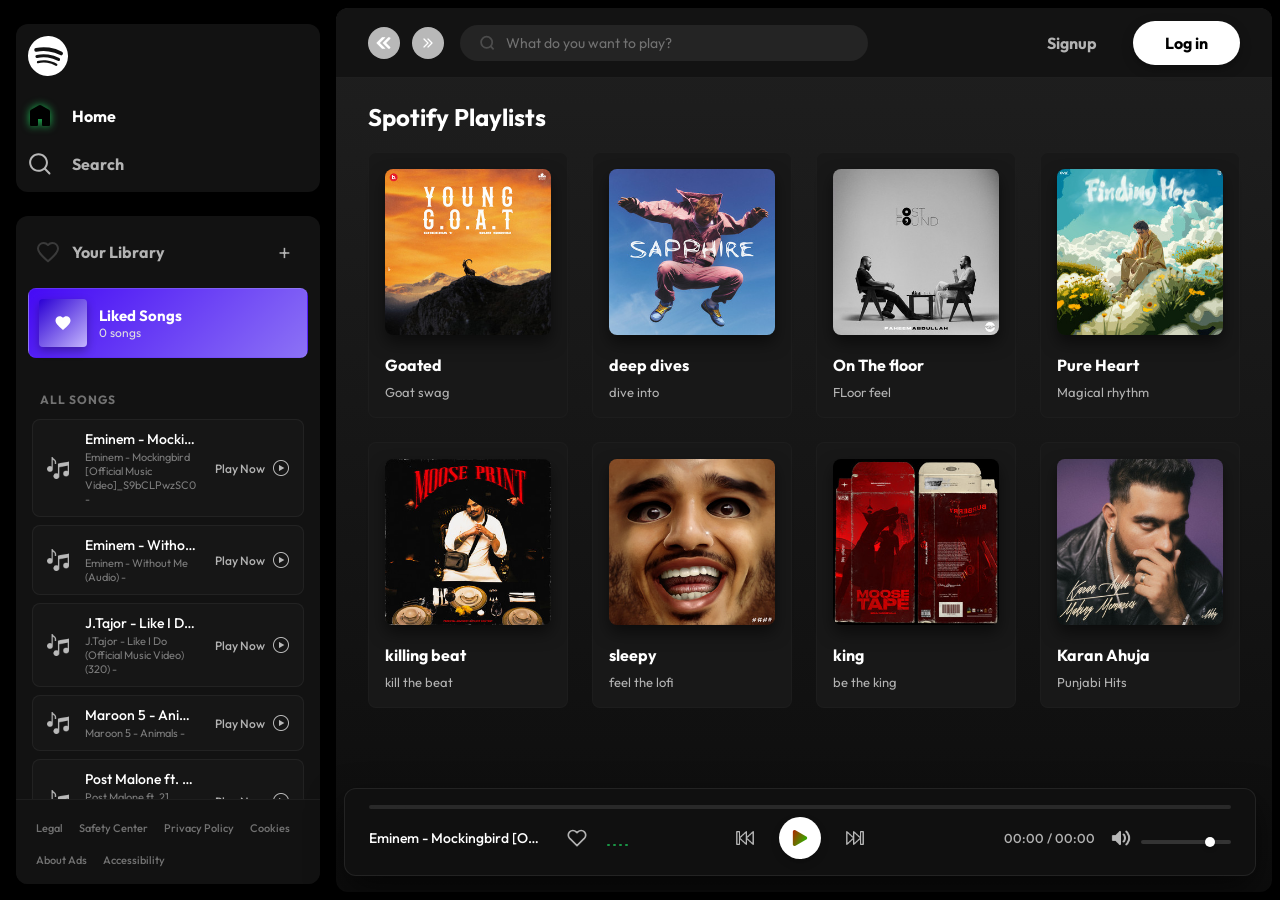
==== index.html @ 29cfc175 "Rename INDEX.HTML to index.html to resolve case-sensitivity Vercel 404" ====
<!DOCTYPE html>
<html lang="en">

<head>
    <meta charset="UTF-8">
    <meta name="viewport" content="width=device-width, initial-scale=1.0">
    <title>Spotify - Web Player: Music for everyone</title>
    <!-- Google Fonts for premium typography -->
    <link rel="preconnect" href="https://fonts.googleapis.com">
    <link rel="preconnect" href="https://fonts.gstatic.com" crossorigin>
    <link href="https://fonts.googleapis.com/css2?family=Outfit:wght@300;400;500;700&display=swap" rel="stylesheet">
    <link rel="stylesheet" href="style.css">
    <link rel="stylesheet" href="utility.css">
    <link rel="icon" type="image/x-icon" href="favicon.ico">
</head>

<body>
    <div class="container flex bg-black">

        <!-- Left Column: Sidebar -->
        <div class="left">
            <div class="close">
                <img src="cross.png" alt="Close menu">
            </div>
            
            <!-- Navigation Box -->
            <div class="home bg-grey rounded m-1 p-1">
                <div class="logo invert">
                    <img src="logo.svg" alt="Spotify Logo">
                </div>
                <ul>
                    <li id="homeNavBtn" class="active"> 
                        <img class="invert" src="home.svg" alt="home"> Home 
                    </li>
                    <li id="searchNavBtn"> 
                        <img class="invert" src="search.svg" alt="search"> Search
                    </li> 
                </ul>
            </div>

            <!-- Library & Playlists Box -->
            <div class="library bg-grey rounded m-1 p-1">
                <div class="library-header flex justify-between items-center m-1">
                    <h2 class="flex items-center gap-10">
                        <svg width="24" height="24" viewBox="0 0 24 24" fill="none" stroke="currentColor" stroke-width="2" stroke-linecap="round" stroke-linejoin="round" class="invert library-icon"><path d="M12 21.35l-1.45-1.32C5.4 15.36 2 12.28 2 8.5 2 5.42 4.42 3 7.5 3c1.74 0 3.41.81 4.5 2.09C13.09 3.81 14.76 3 16.5 3 19.58 3 22 5.42 22 8.5c0 3.78-3.4 6.86-8.55 11.54L12 21.35z"/></svg>
                        Your Library
                    </h2>
                    <button class="create-playlist-btn" id="createPlaylistBtn" title="Create Playlist">+</button>
                </div>
                
                <!-- Liked Songs Shortcut (localStorage persisted) -->
                <div class="liked-songs-shortcut" id="likedSongsShortcut">
                    <div class="liked-songs-icon flex items-center justify-center">
                        <svg width="18" height="18" viewBox="0 0 24 24" fill="currentColor"><path d="M12 21.35l-1.45-1.32C5.4 15.36 2 12.28 2 8.5 2 5.42 4.42 3 7.5 3c1.74 0 3.41.81 4.5 2.09C13.09 3.81 14.76 3 16.5 3 19.58 3 22 5.42 22 8.5c0 3.78-3.4 6.86-8.55 11.54L12 21.35z"/></svg>
                    </div>
                    <div class="liked-songs-info">
                        <div class="title">Liked Songs</div>
                        <div class="subtitle"><span id="likedSongsCount">0</span> songs</div>
                    </div>
                </div>

                <!-- Custom Playlists Sidebar Container -->
                <div class="custom-playlists-container" id="customPlaylistsContainer">
                    <!-- Custom playlists generated here -->
                </div>

                <!-- Song List within active selection -->
                <div class="songslist">
                    <div class="active-playlist-title" id="activePlaylistTitle">All Songs</div>
                    <ul>
                        <!-- Loaded dynamically via script.js -->
                    </ul>
                </div>

                <!-- Footer navigation links -->
                <div class="footer">
                    <div><a href="https://www.spotify.com/in-en/legal/"><span>Legal</span></a></div>
                    <div><a href="https://www.spotify.com/in-en/safetyandprivacy/"><span>Safety Center</span></a></div>
                    <div><a href="https://www.spotify.com/in-en/legal/privacy-policy/"><span>Privacy Policy</span></a></div>
                    <div><a href="https://www.spotify.com/in-en/legal/cookies-policy/"><span>Cookies</span></a></div>
                    <div><a href="https://www.spotify.com/in-en/legal/privacy-policy/#s3"><span>About Ads</span></a></div>
                    <div><a href="https://www.spotify.com/in-en/accessibility/"><span>Accessibility</span></a></div>
                </div>

            </div>
        </div>

        <!-- Right Column: Main Content -->
        <div class="right bg-grey rounded">

            <!-- Navigation and Auth Header -->
            <div class="header">
                <div class="nav flex items-center">
                    <div class="hamburgercont flex items-center">
                        <img class="invert hamburgur" src="hamburger.png" alt="Menu">
                        <img class="invert arrow-btn" src="arrow.png" alt="Back">
                        <img class="invert arrow-btn" src="right.png" alt="Forward">
                    </div>
                    
                    <!-- Premium Search Bar -->
                    <div class="search-bar-container" id="searchBarContainer">
                        <svg class="search-icon invert" width="18" height="18" viewBox="0 0 24 24" fill="none" stroke="currentColor" stroke-width="2.5"><circle cx="11" cy="11" r="8"></circle><line x1="21" y1="21" x2="16.65" y2="16.65"></line></svg>
                        <input type="text" id="searchInput" placeholder="What do you want to play?" autocomplete="off">
                    </div>
                </div>

                <!-- Signup / Login and User profile -->
                <div class="buttons flex items-center">
                    <button class="signupbtn" id="signupBtn">Signup</button>
                    <button class="loginbtn" id="loginBtn">Log in</button>
                    
                    <!-- Dynamic User Account Profile Widget -->
                    <div class="profile-dropdown" id="profileDropdown" style="display: none;">
                        <button class="profile-btn" id="profileBtn">
                            <span class="avatar" id="userAvatar">U</span>
                            <span class="username" id="userName">User</span>
                            <span class="arrow-down">&#9662;</span>
                        </button>
                        <div class="dropdown-menu" id="dropdownMenu">
                            <a href="#" class="disabled-link">Profile</a>
                            <a href="#" class="disabled-link">Account Settings</a>
                            <div class="dropdown-divider"></div>
                            <a href="#" id="logoutBtn">Log out</a>
                        </div>
                    </div>
                </div>
            </div>

            <!-- Dynamic Body Panel -->
            <div class="spotifyplaylists">
                <h1 id="mainGridTitle">Spotify Playlists</h1>
                
                <!-- Album card grid -->
                <div class="cardcontainer" id="cardContainer">
                    <!-- Dynamic album cards generated by script.js -->
                </div>

                <!-- Floating Bottom Playbar -->
                <div class="playbar">
                    <div class="seekbar">
                        <div class="circle"></div>
                    </div>
                    
                    <div class="abovebar flex justify-between items-center">
                        
                        <!-- Left Side: Song info & Heart favorites button -->
                        <div class="songinfo-container flex items-center">
                            <div class="songinfo" id="songinfo">No track loaded</div>
                            <button id="likeBtn" class="like-btn" title="Add to Liked Songs">
                                <svg width="20" height="20" viewBox="0 0 24 24" fill="none" stroke="currentColor" stroke-width="2" stroke-linecap="round" stroke-linejoin="round" class="heart-icon"><path d="M20.84 4.61a5.5 5.5 0 0 0-7.78 0L12 5.67l-1.06-1.06a5.5 5.5 0 0 0-7.78 7.78l1.06 1.06L12 21.23l7.78-7.78 1.06-1.06a5.5 5.5 0 0 0 0-7.78z"/></svg>
                            </button>
                            <!-- Visualizer Equalizer waves -->
                            <div class="equalizer" id="equalizer">
                                <span class="bar"></span>
                                <span class="bar"></span>
                                <span class="bar"></span>
                                <span class="bar"></span>
                            </div>
                        </div>

                        <!-- Center: Player transport actions -->
                        <div class="songbuttons flex items-center">
                            <img class="invert nav-control" id="previous" src="prev.png" alt="Previous Track">
                            <div class="play-btn-circle flex items-center justify-center" id="playBtnCircle">
                                <img class="invert" id="play" src="play.png" alt="Play/Pause">
                            </div>
                            <img class="invert nav-control" id="next" src="next.png" alt="Next Track">
                        </div>

                        <!-- Right Side: Volume sliders & timings -->
                        <div class="timevol flex items-center">
                            <div class="songtime" id="songtime">00:00 / 00:00</div>
                            <div class="volume-container flex items-center">
                                <div class="volume flex items-center">
                                    <img id="volumeIcon" src="volume-up.png" alt="Volume" class="invert">
                                    <div class="range">
                                        <input type="range" id="volumeSlider" min="0" max="100" value="80" name="volume">
                                    </div>
                                </div>
                            </div>
                        </div>

                    </div>
                </div>

            </div>

        </div>

    </div>

    <!-- Sign Up Modal Overlay -->
    <div id="signupModal" class="modal-overlay">
        <div class="modal-content glass">
            <span class="close-modal" id="closeSignup">&times;</span>
            <h2>Sign up to start listening</h2>
            <form id="signupForm" class="flex flex-col gap-15">
                <div class="form-group">
                    <label for="signupEmail">Email address</label>
                    <input type="email" id="signupEmail" placeholder="name@domain.com" required>
                </div>
                <div class="form-group">
                    <label for="signupUsername">Username</label>
                    <input type="text" id="signupUsername" placeholder="e.g. kunal_music" required>
                </div>
                <div class="form-group">
                    <label for="signupPassword">Password</label>
                    <input type="password" id="signupPassword" placeholder="Minimum 6 characters" minlength="6" required>
                </div>
                <button type="submit" class="modal-btn">Sign Up</button>
            </form>
            <div class="modal-footer">
                <span>Already have an account? <a href="#" id="switchToLogin">Log in</a></span>
            </div>
        </div>
    </div>

    <!-- Log In Modal Overlay -->
    <div id="loginModal" class="modal-overlay">
        <div class="modal-content glass">
            <span class="close-modal" id="closeLogin">&times;</span>
            <h2>Log in to Spotify</h2>
            <form id="loginForm" class="flex flex-col gap-15">
                <div class="form-group">
                    <label for="loginEmail">Email or Username</label>
                    <input type="text" id="loginEmail" placeholder="Email address or username" required>
                </div>
                <div class="form-group">
                    <label for="loginPassword">Password</label>
                    <input type="password" id="loginPassword" placeholder="Password" required>
                </div>
                <button type="submit" class="modal-btn">Log In</button>
            </form>
            <div class="modal-footer">
                <span>Don't have an account? <a href="#" id="switchToSignup">Sign up free</a></span>
            </div>
        </div>
    </div>

    <!-- Script loading -->
    <script src="script.js?v=1.3"></script>

</body>

</html>
---- style.css ----
/* Premium Design System & Typography */
:root {
    --primary-color: #1DB954;       /* Iconic Spotify Green */
    --primary-hover: #1ed760;
    --bg-base: #000000;
    --bg-sidebar: #121212;
    --bg-card: #181818;
    --bg-card-hover: #282828;
    --bg-header: rgba(18, 18, 18, 0.85);
    --text-main: #FFFFFF;
    --text-muted: #b3b3b3;
    --text-subtle: #727272;
    --font-stack: 'Outfit', -apple-system, BlinkMacSystemFont, "Segoe UI", Roboto, Helvetica, Arial, sans-serif;
    --transition-smooth: all 0.3s cubic-bezier(0.4, 0, 0.2, 1);
    --border-radius-lg: 12px;
    --border-radius-md: 8px;
    --border-radius-sm: 4px;
}

* {
    margin: 0;
    padding: 0;
    box-sizing: border-box;
    font-family: var(--font-stack);
}

body {
    background-color: var(--bg-base);
    color: var(--text-main);
    overflow: hidden;
    height: 100vh;
}

/* Base Layout Containers */
.container {
    height: 100vh;
    padding: 8px;
    gap: 8px;
    background-color: var(--bg-base);
}

/* Sidebar Column */
.left {
    width: 320px;
    flex-shrink: 0;
    display: flex;
    flex-direction: column;
    gap: 8px;
    height: calc(100vh - 16px);
    z-index: 10;
    transition: var(--transition-smooth);
}

.close img {
    display: none;
}

/* Sidebar Box Widgets */
.home, .library {
    background-color: var(--bg-sidebar);
    transition: var(--transition-smooth);
}

.home {
    padding: 20px 24px;
}

.home .logo {
    margin-bottom: 20px;
}

.home .logo img {
    height: 40px;
    object-fit: contain;
}

.home ul {
    list-style: none;
    display: flex;
    flex-direction: column;
    gap: 16px;
}

.home ul li {
    display: flex;
    align-items: center;
    gap: 20px;
    cursor: pointer;
    font-size: 16px;
    font-weight: 700;
    color: var(--text-muted);
    transition: var(--transition-smooth);
    padding: 4px 0;
}

.home ul li img {
    width: 24px;
    height: 24px;
    opacity: 0.7;
    transition: var(--transition-smooth);
}

.home ul li:hover, .home ul li.active {
    color: var(--text-main);
}

.home ul li:hover img, .home ul li.active img {
    opacity: 1;
    filter: drop-shadow(0 0 4px var(--primary-color));
}

/* Library Panel */
.library {
    flex-grow: 1;
    display: flex;
    flex-direction: column;
    padding: 16px;
    position: relative;
    overflow: hidden;
}

.library-header h2 {
    font-size: 16px;
    font-weight: 700;
    color: var(--text-muted);
    display: flex;
    align-items: center;
    gap: 12px;
    transition: var(--transition-smooth);
}

.library-header h2 svg {
    width: 24px;
    height: 24px;
    opacity: 0.7;
}

.library-header h2:hover {
    color: var(--text-main);
}

.library-header h2:hover svg {
    opacity: 1;
}

.create-playlist-btn {
    background: transparent;
    border: none;
    color: var(--text-muted);
    font-size: 24px;
    font-weight: 300;
    cursor: pointer;
    width: 32px;
    height: 32px;
    display: flex;
    align-items: center;
    justify-content: center;
    border-radius: 50%;
    transition: var(--transition-smooth);
}

.create-playlist-btn:hover {
    color: var(--text-main);
    background-color: rgba(255, 255, 255, 0.1);
}

/* Liked Songs Shortcut card inside Sidebar */
.liked-songs-shortcut {
    display: flex;
    align-items: center;
    gap: 12px;
    padding: 10px;
    margin: 12px 0 8px 0;
    border-radius: var(--border-radius-md);
    cursor: pointer;
    background: linear-gradient(135deg, #450af5 0%, #8c72f5 100%);
    transition: var(--transition-smooth);
    border: 1px solid rgba(255, 255, 255, 0.05);
}

.liked-songs-shortcut:hover {
    transform: translateY(-2px);
    box-shadow: 0 4px 15px rgba(69, 10, 245, 0.4);
    filter: brightness(1.1);
}

.liked-songs-shortcut.active-playlist {
    outline: 2px solid var(--primary-color);
}

.liked-songs-icon {
    width: 48px;
    height: 48px;
    border-radius: var(--border-radius-sm);
    background: linear-gradient(135deg, #2b00d4 0%, #c4b5fd 100%);
    color: #ffffff;
    box-shadow: 0 4px 10px rgba(0, 0, 0, 0.3);
}

.liked-songs-info .title {
    font-weight: 700;
    font-size: 15px;
    color: #ffffff;
}

.liked-songs-info .subtitle {
    font-size: 12px;
    color: #e0e0e0;
}

/* Custom Playlists sidebar listing */
.custom-playlists-container {
    max-height: 120px;
    overflow-y: auto;
    display: flex;
    flex-direction: column;
    gap: 6px;
    margin-bottom: 8px;
}

.playlist-sidebar-item {
    display: flex;
    align-items: center;
    gap: 12px;
    padding: 8px;
    border-radius: var(--border-radius-md);
    cursor: pointer;
    transition: var(--transition-smooth);
    border: 1px solid transparent;
}

.playlist-sidebar-item:hover {
    background-color: var(--bg-card-hover);
}

.playlist-sidebar-item.active-playlist {
    background-color: rgba(29, 185, 84, 0.15);
    border: 1px solid rgba(29, 185, 84, 0.3);
}

.playlist-sidebar-item .playlist-icon {
    width: 38px;
    height: 38px;
    border-radius: var(--border-radius-sm);
    background: linear-gradient(135deg, #282828 0%, #121212 100%);
    color: var(--primary-color);
    display: flex;
    align-items: center;
    justify-content: center;
    font-weight: bold;
    border: 1px solid rgba(255,255,255,0.05);
}

.playlist-sidebar-item .playlist-name {
    font-weight: 500;
    font-size: 14px;
    color: var(--text-main);
    white-space: nowrap;
    overflow: hidden;
    text-overflow: ellipsis;
}

/* Playable track scrollable lists */
.songslist {
    flex-grow: 1;
    overflow-y: auto;
    margin-top: 10px;
    margin-bottom: 50px; /* Space for the absolute footer */
}

.active-playlist-title {
    font-size: 12px;
    text-transform: uppercase;
    letter-spacing: 1px;
    color: var(--text-subtle);
    font-weight: 700;
    margin: 8px 12px 12px 12px;
}

.songslist ul {
    display: flex;
    flex-direction: column;
    gap: 8px;
    list-style: none;
    padding: 0 4px;
}

.songslist ul li {
    display: flex;
    align-items: center;
    justify-content: space-between;
    gap: 12px;
    cursor: pointer;
    padding: 10px 14px;
    background-color: rgba(255, 255, 255, 0.02);
    border: 1px solid rgba(255, 255, 255, 0.05);
    border-radius: var(--border-radius-md);
    transition: var(--transition-smooth);
}

.songslist ul li:hover {
    background-color: var(--bg-card-hover);
    border-color: rgba(255, 255, 255, 0.1);
    transform: translateX(4px);
}

.songslist ul li.active-song {
    background-color: rgba(29, 185, 84, 0.1);
    border-color: rgba(29, 185, 84, 0.4);
}

.songslist ul li.active-song .info div:first-child {
    color: var(--primary-color);
}

.songslist ul li img.music-note {
    width: 22px;
    height: 22px;
    opacity: 0.7;
}

.songslist ul li.active-song img.music-note {
    filter: drop-shadow(0 0 5px var(--primary-color));
    opacity: 1;
}

.songslist .info {
    flex-grow: 1;
    overflow: hidden;
    padding: 0 4px;
}

.songslist .info div:first-child {
    font-size: 14px;
    font-weight: 500;
    color: var(--text-main);
    white-space: nowrap;
    overflow: hidden;
    text-overflow: ellipsis;
    transition: var(--transition-smooth);
}

.songslist .info div:last-child {
    font-size: 12px;
    color: var(--text-muted);
    margin-top: 2px;
}

.playnow {
    display: flex;
    align-items: center;
    gap: 8px;
    color: var(--text-muted);
    font-size: 12px;
    font-weight: 500;
    transition: var(--transition-smooth);
}

.songslist ul li:hover .playnow {
    color: var(--primary-color);
}

.playnow span {
    white-space: nowrap;
}

.playnow img {
    height: 16px;
    width: 16px;
    opacity: 0.7;
}

.songslist ul li:hover .playnow img {
    opacity: 1;
    filter: drop-shadow(0 0 2px var(--primary-color));
}

/* Sidebar Absolute Footer Navigation */
.left .footer {
    position: absolute;
    bottom: 0;
    left: 0;
    width: 100%;
    background-color: var(--bg-sidebar);
    display: flex;
    flex-wrap: wrap;
    gap: 12px 16px;
    padding: 16px 20px;
    border-top: 1px solid rgba(255, 255, 255, 0.05);
    z-index: 2;
}

.left .footer a {
    color: var(--text-subtle);
    font-size: 11px;
    text-decoration: none;
    font-weight: 500;
    transition: var(--transition-smooth);
}

.left .footer a:hover {
    color: var(--text-muted);
    text-decoration: underline;
}

/* Right Column: Dashboard Panel */
.right {
    flex-grow: 1;
    display: flex;
    flex-direction: column;
    height: calc(100vh - 16px);
    background: linear-gradient(180deg, #1f1f1f 0%, #0d0d0d 100%);
    overflow-y: auto;
    position: relative;
    padding-bottom: 120px; /* Cushion space for absolute playbar */
}

/* Main Dashboard Header */
.header {
    height: 72px;
    display: flex;
    justify-content: space-between;
    align-items: center;
    padding: 0 32px;
    background-color: var(--bg-header);
    position: sticky;
    top: 0;
    z-index: 5;
    backdrop-filter: blur(12px);
    border-bottom: 1px solid rgba(255, 255, 255, 0.05);
    border-top-left-radius: var(--border-radius-lg);
    border-top-right-radius: var(--border-radius-lg);
}

/* Navigation Arrow & Search Bar Left side of Header */
.nav {
    gap: 16px;
    flex-grow: 1;
    max-width: 500px;
}

.hamburgercont {
    gap: 12px;
}

.hamburgercont img {
    cursor: pointer;
    transition: var(--transition-smooth);
}

.arrow-btn {
    width: 32px;
    height: 32px;
    padding: 8px;
    background-color: rgba(0, 0, 0, 0.7);
    border-radius: 50%;
    display: flex;
    align-items: center;
    justify-content: center;
    cursor: pointer;
}

.arrow-btn:hover {
    background-color: rgba(0, 0, 0, 0.9);
    transform: scale(1.05);
}

.hamburgur {
    display: none;
    width: 32px;
    height: 32px;
    padding: 6px;
}

/* Modern Spotify-style Search Input bar */
.search-bar-container {
    display: flex;
    align-items: center;
    gap: 10px;
    background-color: #242424;
    border: 1px solid transparent;
    border-radius: 500px;
    padding: 8px 18px;
    width: 100%;
    transition: var(--transition-smooth);
}

.search-bar-container:hover {
    background-color: #2a2a2a;
    border-color: rgba(255, 255, 255, 0.1);
}

.search-bar-container:focus-within {
    background-color: #2e2e2e;
    border-color: var(--text-muted);
    box-shadow: 0 0 0 2px rgba(255, 255, 255, 0.1);
}

.search-icon {
    width: 18px;
    height: 18px;
    color: var(--text-muted);
}

.search-bar-container input {
    background: transparent;
    border: none;
    outline: none;
    color: var(--text-main);
    font-size: 14px;
    width: 100%;
    font-weight: 400;
}

.search-bar-container input::placeholder {
    color: var(--text-subtle);
}

/* Authentication action buttons & Account dropdown */
.buttons {
    gap: 20px;
    flex-shrink: 0;
}

.signupbtn {
    background: transparent;
    border: none;
    color: var(--text-muted);
    font-size: 16px;
    font-weight: 700;
    cursor: pointer;
    transition: var(--transition-smooth);
    padding: 8px 16px;
}

.signupbtn:hover {
    color: var(--text-main);
    transform: scale(1.04);
}

.loginbtn {
    background-color: var(--text-main);
    color: var(--bg-base);
    border: none;
    padding: 12px 32px;
    font-size: 16px;
    font-weight: 700;
    border-radius: 500px;
    cursor: pointer;
    transition: var(--transition-smooth);
    box-shadow: 0 4px 12px rgba(0,0,0,0.3);
}

.loginbtn:hover {
    background-color: #f6f6f6;
    transform: scale(1.04);
}

/* Account dropdown Profile widget styling */
.profile-dropdown {
    position: relative;
}

.profile-btn {
    background-color: rgba(0, 0, 0, 0.6);
    border: 1px solid rgba(255, 255, 255, 0.08);
    border-radius: 500px;
    padding: 4px 12px 4px 4px;
    display: flex;
    align-items: center;
    gap: 8px;
    color: var(--text-main);
    cursor: pointer;
    transition: var(--transition-smooth);
}

.profile-btn:hover {
    background-color: rgba(255, 255, 255, 0.1);
}

.profile-btn .avatar {
    width: 28px;
    height: 28px;
    background-color: #535353;
    border-radius: 50%;
    display: flex;
    align-items: center;
    justify-content: center;
    font-weight: 700;
    font-size: 13px;
    text-transform: uppercase;
}

.profile-btn .username {
    font-weight: 700;
    font-size: 13px;
    max-width: 90px;
    white-space: nowrap;
    overflow: hidden;
    text-overflow: ellipsis;
}

.profile-btn .arrow-down {
    font-size: 10px;
    color: var(--text-muted);
}

.dropdown-menu {
    position: absolute;
    top: 40px;
    right: 0;
    background-color: #282828;
    border: 1px solid rgba(255, 255, 255, 0.05);
    border-radius: var(--border-radius-sm);
    width: 190px;
    padding: 4px;
    box-shadow: 0 10px 25px rgba(0,0,0,0.5);
    display: none;
    flex-direction: column;
    z-index: 100;
}

.dropdown-menu.show {
    display: flex;
}

.dropdown-menu a {
    color: var(--text-muted);
    text-decoration: none;
    font-size: 14px;
    font-weight: 500;
    padding: 10px 12px;
    border-radius: 2px;
    transition: var(--transition-smooth);
}

.dropdown-menu a:hover {
    color: var(--text-main);
    background-color: rgba(255, 255, 255, 0.1);
}

.dropdown-menu a.disabled-link {
    opacity: 0.5;
    cursor: default;
}

.dropdown-menu a.disabled-link:hover {
    background: transparent;
    color: var(--text-muted);
}

.dropdown-divider {
    height: 1px;
    background-color: rgba(255, 255, 255, 0.08);
    margin: 4px 0;
}

/* Playlist Content Dashboard container */
.spotifyplaylists {
    padding: 24px 32px;
}

.spotifyplaylists h1 {
    font-size: 24px;
    font-weight: 700;
    margin-bottom: 20px;
}

/* Playlists/Albums Responsive Card Container Grid */
.cardcontainer {
    display: grid;
    grid-template-columns: repeat(auto-fill, minmax(180px, 1fr));
    gap: 24px;
    margin-bottom: 40px;
}

/* Spotify premium Cards */
.card {
    background-color: var(--bg-card);
    border-radius: var(--border-radius-md);
    padding: 16px;
    cursor: pointer;
    position: relative;
    transition: var(--transition-smooth);
    border: 1px solid rgba(255, 255, 255, 0.02);
}

.card:hover {
    background-color: var(--bg-card-hover);
    transform: translateY(-6px);
    box-shadow: 0 10px 20px rgba(0, 0, 0, 0.4);
}

.card img {
    width: 100%;
    aspect-ratio: 1;
    object-fit: cover;
    border-radius: var(--border-radius-md);
    box-shadow: 0 8px 16px rgba(0, 0, 0, 0.5);
    margin-bottom: 16px;
    transition: var(--transition-smooth);
}

.card h2 {
    font-size: 16px;
    font-weight: 700;
    color: var(--text-main);
    white-space: nowrap;
    overflow: hidden;
    text-overflow: ellipsis;
    margin-bottom: 8px;
}

.card p {
    font-size: 13px;
    color: var(--text-muted);
    font-weight: 400;
    line-height: 18px;
    display: -webkit-box;
    -webkit-line-clamp: 2;
    -webkit-box-orient: vertical;
    overflow: hidden;
}

/* Dynamic Spotify Floating Green Hover Play Button Overlay */
.card .play {
    position: absolute;
    bottom: 85px;
    right: 24px;
    width: 48px;
    height: 48px;
    background-color: var(--primary-color);
    border-radius: 50%;
    display: flex;
    align-items: center;
    justify-content: center;
    opacity: 0;
    transform: translateY(8px);
    transition: var(--transition-smooth);
    box-shadow: 0 8px 16px rgba(0, 0, 0, 0.3);
}

.card .play img {
    width: 22px;
    height: 22px;
    margin-bottom: 0 !important;
    box-shadow: none !important;
    filter: invert(0);
}

.card:hover .play {
    opacity: 1;
    transform: translateY(0);
}

.card .play:hover {
    background-color: var(--primary-hover);
    transform: scale(1.08);
    box-shadow: 0 8px 16px rgba(29, 185, 84, 0.4);
}

/* Interactive Floating Playbar at bottom of dashboard */
.playbar {
    position: fixed;
    bottom: 24px;
    left: calc(320px + 24px); /* Sidebar width + gap spacing */
    right: 24px;
    background-color: rgba(18, 18, 18, 0.75);
    backdrop-filter: blur(24px);
    border: 1px solid rgba(255, 255, 255, 0.08);
    border-radius: var(--border-radius-lg);
    padding: 16px 24px;
    box-shadow: 0 15px 35px rgba(0,0,0,0.6);
    z-index: 10;
    transition: var(--transition-smooth);
}

/* Seekbar slider styling */
.seekbar {
    height: 4px;
    width: 100%;
    background-color: rgba(255, 255, 255, 0.1);
    border-radius: 100px;
    position: relative;
    cursor: pointer;
    margin-bottom: 8px;
    transition: var(--transition-smooth);
}

.seekbar:hover {
    height: 6px;
}

.circle {
    width: 12px;
    height: 12px;
    background-color: #ffffff;
    border-radius: 50%;
    position: absolute;
    top: 50%;
    left: 0;
    transform: translate(-50%, -50%);
    opacity: 0;
    transition: opacity 0.1s, background-color 0.2s;
    box-shadow: 0 2px 6px rgba(0,0,0,0.4);
}

.seekbar:hover .circle {
    opacity: 1;
}

.seekbar:hover {
    background-color: var(--primary-color);
}

/* Playbar above layout: songinfo, center controls, right volume */
.abovebar {
    display: flex;
    justify-content: space-between;
    align-items: center;
    width: 100%;
}

/* Playbar Left portion: track, likes, visual animations */
.songinfo-container {
    width: 30%;
    min-width: 180px;
    gap: 16px;
}

.songinfo {
    font-size: 14px;
    font-weight: 500;
    color: var(--text-main);
    white-space: nowrap;
    overflow: hidden;
    text-overflow: ellipsis;
    max-width: 200px;
}

.like-btn {
    background: transparent;
    border: none;
    color: var(--text-muted);
    cursor: pointer;
    padding: 4px;
    display: flex;
    align-items: center;
    justify-content: center;
    transition: var(--transition-smooth);
}

.like-btn:hover {
    color: var(--text-main);
    transform: scale(1.1);
}

.like-btn.liked {
    color: var(--primary-color) !important;
}

.like-btn.liked svg {
    fill: var(--primary-color);
    stroke: var(--primary-color);
}

/* Animated sound wave Equalizer inside Playbar */
.equalizer {
    display: flex;
    align-items: flex-end;
    gap: 3px;
    width: 24px;
    height: 16px;
    opacity: 0.8;
}

.equalizer .bar {
    width: 3px;
    background-color: var(--primary-color);
    border-radius: 20px;
    height: 2px;
    transition: height 0.3s ease;
}

/* Playing keyframes active animation styles */
.equalizer.playing .bar {
    animation: bounceEQ 1.2s infinite ease-in-out;
}

.equalizer.playing .bar:nth-child(1) { height: 16px; animation-delay: 0.1s; }
.equalizer.playing .bar:nth-child(2) { height: 12px; animation-delay: 0.3s; }
.equalizer.playing .bar:nth-child(3) { height: 14px; animation-delay: 0s; }
.equalizer.playing .bar:nth-child(4) { height: 8px; animation-delay: 0.5s; }

@keyframes bounceEQ {
    0%, 100% { transform: scaleY(0.2); }
    50% { transform: scaleY(1.0); }
}

/* Playbar Center portion: player buttons */
.songbuttons {
    gap: 24px;
    width: 40%;
    justify-content: center;
}

.songbuttons img.nav-control {
    width: 20px;
    height: 20px;
    opacity: 0.7;
    cursor: pointer;
    transition: var(--transition-smooth);
}

.songbuttons img.nav-control:hover {
    opacity: 1;
    transform: scale(1.1);
}

.play-btn-circle {
    width: 42px;
    height: 42px;
    border-radius: 50%;
    background-color: var(--text-main);
    cursor: pointer;
    transition: var(--transition-smooth);
    box-shadow: 0 4px 8px rgba(0, 0, 0, 0.2);
}

.play-btn-circle:hover {
    transform: scale(1.06);
    background-color: #ffffff;
    box-shadow: 0 4px 12px rgba(255, 255, 255, 0.2);
}

.play-btn-circle img {
    width: 16px;
    height: 16px;
    filter: invert(1) !important; /* Forces black play icon on white circle */
}

/* Playbar Right portion: timetables, volume range sliders */
.timevol {
    width: 30%;
    justify-content: flex-end;
    gap: 16px;
}

.songtime {
    font-size: 13px;
    color: var(--text-muted);
    font-weight: 500;
    text-align: right;
    white-space: nowrap;
}

.volume-container {
    gap: 10px;
}

.volume {
    display: flex;
    align-items: center;
    gap: 10px;
}

.volume img {
    width: 20px;
    height: 20px;
    opacity: 0.7;
    cursor: pointer;
    transition: var(--transition-smooth);
}

.volume img:hover {
    opacity: 1;
    transform: scale(1.08);
}

.range input[type="range"] {
    -webkit-appearance: none;
    appearance: none;
    width: 90px;
    height: 4px;
    background: rgba(255, 255, 255, 0.15);
    border-radius: 100px;
    cursor: pointer;
    transition: var(--transition-smooth);
}

.range input[type="range"]::-webkit-slider-thumb {
    -webkit-appearance: none;
    appearance: none;
    width: 10px;
    height: 10px;
    border-radius: 50%;
    background: #ffffff;
    cursor: pointer;
    transition: var(--transition-smooth);
    box-shadow: 0 2px 4px rgba(0,0,0,0.3);
}

.range input[type="range"]:hover::-webkit-slider-thumb {
    background: var(--primary-color);
}

/* Glassmorphic Sign Up / Login popup Form Modals Styling */
.modal-overlay {
    position: fixed;
    top: 0;
    left: 0;
    width: 100%;
    height: 100%;
    background-color: rgba(0, 0, 0, 0.8);
    display: flex;
    align-items: center;
    justify-content: center;
    z-index: 1000;
    opacity: 0;
    visibility: hidden;
    transition: opacity 0.3s ease, visibility 0.3s ease;
}

.modal-overlay.show {
    opacity: 1;
    visibility: visible;
}

.modal-content.glass {
    background: rgba(18, 18, 18, 0.75);
    backdrop-filter: blur(25px);
    -webkit-backdrop-filter: blur(25px);
    border: 1px solid rgba(255, 255, 255, 0.08);
    border-radius: var(--border-radius-lg);
    width: 100%;
    max-width: 480px;
    padding: 48px;
    position: relative;
    box-shadow: 0 20px 50px rgba(0, 0, 0, 0.6);
    transform: translateY(-20px);
    transition: transform 0.3s ease;
}

.modal-overlay.show .modal-content.glass {
    transform: translateY(0);
}

.close-modal {
    position: absolute;
    top: 24px;
    right: 28px;
    font-size: 28px;
    color: var(--text-muted);
    cursor: pointer;
    transition: var(--transition-smooth);
}

.close-modal:hover {
    color: var(--text-main);
}

.modal-content h2 {
    font-size: 28px;
    font-weight: 700;
    text-align: center;
    margin-bottom: 32px;
    letter-spacing: -0.5px;
}

.form-group {
    display: flex;
    flex-direction: column;
    gap: 8px;
}

.form-group label {
    font-size: 13px;
    font-weight: 700;
    color: var(--text-main);
}

.form-group input {
    background-color: #242424;
    border: 1px solid rgba(255, 255, 255, 0.15);
    border-radius: var(--border-radius-sm);
    color: var(--text-main);
    padding: 14px 16px;
    font-size: 15px;
    outline: none;
    transition: var(--transition-smooth);
}

.form-group input:focus {
    border-color: var(--primary-color);
    box-shadow: 0 0 0 2px rgba(29, 185, 84, 0.2);
}

.modal-btn {
    background-color: var(--primary-color);
    color: var(--bg-base);
    font-size: 16px;
    font-weight: 700;
    border: none;
    border-radius: 500px;
    padding: 14px;
    cursor: pointer;
    transition: var(--transition-smooth);
    margin-top: 16px;
    box-shadow: 0 4px 10px rgba(29, 185, 84, 0.2);
}

.modal-btn:hover {
    background-color: var(--primary-hover);
    transform: scale(1.02);
}

.modal-footer {
    text-align: center;
    margin-top: 24px;
    font-size: 13px;
    color: var(--text-muted);
}

.modal-footer a {
    color: var(--text-main);
    text-decoration: underline;
    font-weight: 500;
}

.modal-footer a:hover {
    color: var(--primary-color);
}

/* Premium scrollbars customized system-wide */
::-webkit-scrollbar {
    width: 8px;
    height: 8px;
}

::-webkit-scrollbar-track {
    background: transparent;
}

::-webkit-scrollbar-thumb {
    background-color: rgba(255, 255, 255, 0.1);
    border-radius: 100px;
}

::-webkit-scrollbar-thumb:hover {
    background-color: rgba(255, 255, 255, 0.25);
}

/* Responsive Styles and Media Queries */
@media (max-width: 1200px) {
    .left {
        position: absolute;
        left: -330px; /* Hide completely */
        height: 100vh;
        width: 300px;
        box-shadow: 10px 0 35px rgba(0,0,0,0.8);
        padding: 8px;
    }

    .left.show-sidebar {
        left: 0;
    }

    .close img {
        display: block;
        height: 24px;
        width: 24px;
        position: absolute;
        right: 16px;
        top: 16px;
        cursor: pointer;
        opacity: 0.7;
        transition: var(--transition-smooth);
    }
    
    .close img:hover {
        opacity: 1;
        transform: rotate(90deg);
    }

    .right {
        width: 100%;
        border-radius: 0;
    }
    
    .header {
        border-radius: 0;
        padding: 0 16px;
    }

    .hamburgur {
        display: inline-block;
    }

    .playbar {
        left: 16px;
        right: 16px;
    }
}

@media (max-width: 800px) {
    .abovebar {
        flex-direction: column;
        gap: 16px;
        align-items: center;
        text-align: center;
    }

    .songinfo-container {
        width: 100%;
        justify-content: center;
    }

    .songbuttons {
        width: 100%;
    }

    .timevol {
        width: 100%;
        justify-content: center;
        gap: 20px;
    }

    .cardcontainer {
        grid-template-columns: repeat(auto-fill, minmax(140px, 1fr));
        gap: 16px;
    }
    
    .card {
        padding: 12px;
    }
    
    .card .play {
        display: none; /* Hide hover play on small tablet/mobiles */
    }
    
    .right {
        padding-bottom: 220px; /* Needs more breathing room for taller playbar */
    }
}

@media (max-width: 480px) {
    .header {
        padding: 0 12px;
    }
    
    .nav {
        max-width: 180px;
    }

    .search-bar-container {
        padding: 6px 12px;
    }
    
    .search-bar-container input {
        font-size: 12px;
    }

    .signupbtn {
        font-size: 14px;
        padding: 6px 10px;
    }

    .loginbtn {
        padding: 8px 18px;
        font-size: 14px;
    }
    
    .modal-content.glass {
        padding: 24px;
    }
    
    .modal-content h2 {
        font-size: 22px;
        margin-bottom: 20px;
    }
}
---- utility.css ----
/* Spotify Utility Tokens and Layout Helpers */

.flex {
    display: flex;
}

.flex-col {
    flex-direction: column;
}

.justify-center {
    justify-content: center;
}

.justify-between {
    justify-content: space-between;
}

.items-center {
    align-items: center;
}

.gap-10 {
    gap: 10px;
}

.gap-15 {
    gap: 15px;
}

.m-1 {
    margin: 8px;
}

.p-1 {
    padding: 12px;
}

.rounded {
    border-radius: var(--border-radius-lg);
}

.bg-black {
    background-color: #000000;
}

.bg-grey {
    background-color: #121212;
}

.invert {
    filter: invert(1);
}

.text-green {
    color: var(--primary-color) !important;
}

.border {
    border: 1px solid rgba(255, 255, 255, 0.1);
}

/* Glassmorphism utility panel */
.glass-panel {
    background: rgba(24, 24, 24, 0.7);
    backdrop-filter: blur(12px);
    -webkit-backdrop-filter: blur(12px);
    border: 1px solid rgba(255, 255, 255, 0.05);
}

/* Scrollbar behaviors for general panels */
.scroll-y {
    overflow-y: auto;
}

.scroll-x {
    overflow-x: auto;
}

/* Subtle fade animations */
@keyframes fadeIn {
    from { opacity: 0; transform: translateY(4px); }
    to { opacity: 1; transform: translateY(0); }
}

.fade-in {
    animation: fadeIn 0.3s cubic-bezier(0.4, 0, 0.2, 1) forwards;
}
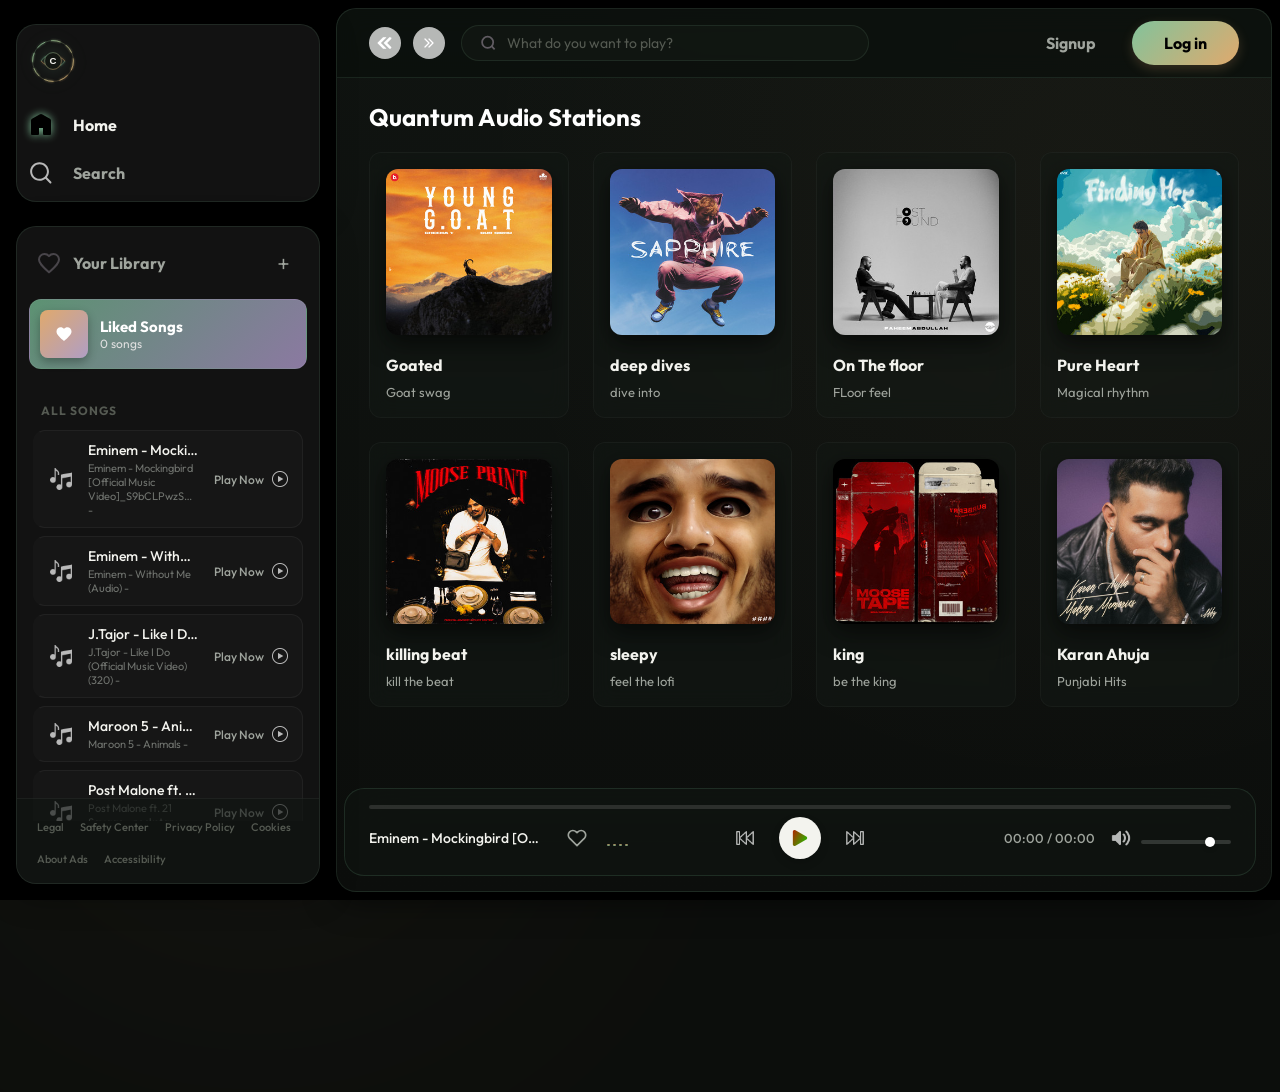
==== commit e857878c: "some changes" ====
--- a/index.html
+++ b/index.html
@@ -4,7 +4,7 @@
 <head>
     <meta charset="UTF-8">
     <meta name="viewport" content="width=device-width, initial-scale=1.0">
-    <title>Spotify - Web Player: Music for everyone</title>
+    <title>CRACK - Cyberpunk Audio Engine: Unchained Sounds</title>
     <!-- Google Fonts for premium typography -->
     <link rel="preconnect" href="https://fonts.googleapis.com">
     <link rel="preconnect" href="https://fonts.gstatic.com" crossorigin>
@@ -25,8 +25,8 @@
             
             <!-- Navigation Box -->
             <div class="home bg-grey rounded m-1 p-1">
-                <div class="logo invert">
-                    <img src="logo.svg" alt="Spotify Logo">
+                <div class="logo brand-crack">
+                    <img src="logo.svg" alt="CRACK Logo">
                 </div>
                 <ul>
                     <li id="homeNavBtn" class="active"> 
@@ -74,12 +74,12 @@
 
                 <!-- Footer navigation links -->
                 <div class="footer">
-                    <div><a href="https://www.spotify.com/in-en/legal/"><span>Legal</span></a></div>
-                    <div><a href="https://www.spotify.com/in-en/safetyandprivacy/"><span>Safety Center</span></a></div>
-                    <div><a href="https://www.spotify.com/in-en/legal/privacy-policy/"><span>Privacy Policy</span></a></div>
-                    <div><a href="https://www.spotify.com/in-en/legal/cookies-policy/"><span>Cookies</span></a></div>
-                    <div><a href="https://www.spotify.com/in-en/legal/privacy-policy/#s3"><span>About Ads</span></a></div>
-                    <div><a href="https://www.spotify.com/in-en/accessibility/"><span>Accessibility</span></a></div>
+                    <div><a href="#legal"><span>Legal</span></a></div>
+                    <div><a href="#safety"><span>Safety Center</span></a></div>
+                    <div><a href="#privacy"><span>Privacy Policy</span></a></div>
+                    <div><a href="#cookies"><span>Cookies</span></a></div>
+                    <div><a href="#ads"><span>About Ads</span></a></div>
+                    <div><a href="#accessibility"><span>Accessibility</span></a></div>
                 </div>
 
             </div>
@@ -127,8 +127,8 @@
             </div>
 
             <!-- Dynamic Body Panel -->
-            <div class="spotifyplaylists">
-                <h1 id="mainGridTitle">Spotify Playlists</h1>
+            <div class="quantum-playlists">
+                <h1 id="mainGridTitle">Quantum Audio Stations</h1>
                 
                 <!-- Album card grid -->
                 <div class="cardcontainer" id="cardContainer">
@@ -193,7 +193,7 @@
     <div id="signupModal" class="modal-overlay">
         <div class="modal-content glass">
             <span class="close-modal" id="closeSignup">&times;</span>
-            <h2>Sign up to start listening</h2>
+            <h2>Establish CRACK Session</h2>
             <form id="signupForm" class="flex flex-col gap-15">
                 <div class="form-group">
                     <label for="signupEmail">Email address</label>
@@ -219,7 +219,7 @@
     <div id="loginModal" class="modal-overlay">
         <div class="modal-content glass">
             <span class="close-modal" id="closeLogin">&times;</span>
-            <h2>Log in to Spotify</h2>
+            <h2>Authenticate CRACK Access</h2>
             <form id="loginForm" class="flex flex-col gap-15">
                 <div class="form-group">
                     <label for="loginEmail">Email or Username</label>
--- a/style.css
+++ b/style.css
@@ -1,20 +1,26 @@
-/* Premium Design System & Typography */
+/* Soothing Eye-Comforting CRACK Forest Cabin & Honey Design System */
 :root {
-    --primary-color: #1DB954;       /* Iconic Spotify Green */
-    --primary-hover: #1ed760;
-    --bg-base: #000000;
-    --bg-sidebar: #121212;
-    --bg-card: #181818;
-    --bg-card-hover: #282828;
-    --bg-header: rgba(18, 18, 18, 0.85);
-    --text-main: #FFFFFF;
-    --text-muted: #b3b3b3;
-    --text-subtle: #727272;
+    --primary-color: #82C39B;       /* Calm Sage Green */
+    --secondary-color: #E0A96D;     /* Warm Honey Amber */
+    --accent-magenta: #B09EC4;      /* Cozy Lavender Mist */
+    --primary-hover: #98D0AE;
+    --accent-glow: 0 0 15px rgba(130, 195, 155, 0.25);
+    --purple-glow: 0 0 15px rgba(224, 169, 109, 0.25);
+    --magenta-glow: 0 0 15px rgba(176, 158, 196, 0.25);
+    --bg-base: #0c0e0c;             /* Relaxing Forest Charcoal */
+    --bg-sidebar: rgba(16, 20, 17, 0.65);
+    --bg-card: rgba(22, 28, 23, 0.45);
+    --bg-card-hover: rgba(32, 42, 34, 0.65);
+    --bg-header: rgba(12, 16, 13, 0.82);
+    --text-main: #f3f3ee;           /* Eye-Comforting Warm Cream */
+    --text-muted: #9fa49d;          /* Soft Mossy Gray */
+    --text-subtle: #555a52;
     --font-stack: 'Outfit', -apple-system, BlinkMacSystemFont, "Segoe UI", Roboto, Helvetica, Arial, sans-serif;
-    --transition-smooth: all 0.3s cubic-bezier(0.4, 0, 0.2, 1);
-    --border-radius-lg: 12px;
-    --border-radius-md: 8px;
-    --border-radius-sm: 4px;
+    --transition-smooth: all 0.4s cubic-bezier(0.16, 1, 0.3, 1);
+    --border-radius-lg: 20px;       /* Softer rounded shapes */
+    --border-radius-md: 12px;
+    --border-radius-sm: 8px;
+    --border-cyber: 1px solid rgba(130, 195, 155, 0.12); /* Extremely subtle border */
 }
 
 * {
@@ -29,6 +35,39 @@
     color: var(--text-main);
     overflow: hidden;
     height: 100vh;
+    position: relative;
+}
+
+/* Calm Floating Ambient Backlights (Eye Comforting Forest & Twilight) */
+body::before, body::after {
+    content: "";
+    position: absolute;
+    width: 60vw;
+    height: 60vw;
+    border-radius: 50%;
+    filter: blur(160px);
+    opacity: 0.08;
+    z-index: 0;
+    pointer-events: none;
+    animation: floatAurora 30s infinite alternate ease-in-out;
+}
+
+body::before {
+    top: -10vw;
+    right: -10vw;
+    background: radial-gradient(circle, var(--primary-color) 0%, transparent 70%);
+}
+
+body::after {
+    bottom: -15vw;
+    left: -10vw;
+    background: radial-gradient(circle, var(--secondary-color) 0%, transparent 70%);
+    animation-delay: -15s;
+}
+
+@keyframes floatAurora {
+    0% { transform: translate(0, 0) scale(1); }
+    100% { transform: translate(6vw, 6vh) scale(1.12); }
 }
 
 /* Base Layout Containers */
@@ -36,7 +75,9 @@
     height: 100vh;
     padding: 8px;
     gap: 8px;
-    background-color: var(--bg-base);
+    background-color: transparent;
+    position: relative;
+    z-index: 1;
 }
 
 /* Sidebar Column */
@@ -58,6 +99,10 @@
 /* Sidebar Box Widgets */
 .home, .library {
     background-color: var(--bg-sidebar);
+    backdrop-filter: blur(20px);
+    -webkit-backdrop-filter: blur(20px);
+    border: var(--border-cyber);
+    box-shadow: 0 8px 32px rgba(0, 0, 0, 0.5);
     transition: var(--transition-smooth);
 }
 
@@ -65,13 +110,24 @@
     padding: 20px 24px;
 }
 
-.home .logo {
-    margin-bottom: 20px;
-}
-
-.home .logo img {
-    height: 40px;
-    object-fit: contain;
+.home .logo.brand-crack {
+    margin-bottom: 24px;
+    display: flex;
+    justify-content: flex-start;
+    align-items: center;
+}
+
+.home .logo.brand-crack img {
+    height: 48px;
+    width: auto;
+    cursor: pointer;
+    transition: var(--transition-smooth);
+    filter: drop-shadow(0 0 8px rgba(130, 195, 155, 0.2));
+}
+
+.home .logo.brand-crack img:hover {
+    transform: scale(1.04);
+    filter: drop-shadow(0 0 15px rgba(130, 195, 155, 0.45));
 }
 
 .home ul {
@@ -173,14 +229,14 @@
     margin: 12px 0 8px 0;
     border-radius: var(--border-radius-md);
     cursor: pointer;
-    background: linear-gradient(135deg, #450af5 0%, #8c72f5 100%);
+    background: linear-gradient(135deg, #5c9272 0%, #8b79a1 100%);
     transition: var(--transition-smooth);
     border: 1px solid rgba(255, 255, 255, 0.05);
 }
 
 .liked-songs-shortcut:hover {
     transform: translateY(-2px);
-    box-shadow: 0 4px 15px rgba(69, 10, 245, 0.4);
+    box-shadow: 0 4px 15px rgba(130, 195, 155, 0.25);
     filter: brightness(1.1);
 }
 
@@ -192,7 +248,7 @@
     width: 48px;
     height: 48px;
     border-radius: var(--border-radius-sm);
-    background: linear-gradient(135deg, #2b00d4 0%, #c4b5fd 100%);
+    background: linear-gradient(135deg, var(--secondary-color) 0%, var(--accent-magenta) 100%);
     color: #ffffff;
     box-shadow: 0 4px 10px rgba(0, 0, 0, 0.3);
 }
@@ -234,8 +290,8 @@
 }
 
 .playlist-sidebar-item.active-playlist {
-    background-color: rgba(29, 185, 84, 0.15);
-    border: 1px solid rgba(29, 185, 84, 0.3);
+    background-color: rgba(130, 195, 155, 0.12);
+    border: 1px solid rgba(130, 195, 155, 0.25);
 }
 
 .playlist-sidebar-item .playlist-icon {
@@ -294,19 +350,22 @@
     padding: 10px 14px;
     background-color: rgba(255, 255, 255, 0.02);
     border: 1px solid rgba(255, 255, 255, 0.05);
+    border-left: 3px solid transparent;
     border-radius: var(--border-radius-md);
     transition: var(--transition-smooth);
 }
 
 .songslist ul li:hover {
     background-color: var(--bg-card-hover);
-    border-color: rgba(255, 255, 255, 0.1);
-    transform: translateX(4px);
+    border-color: rgba(130, 195, 155, 0.15);
+    border-left-color: var(--primary-color);
+    transform: translateX(6px);
 }
 
 .songslist ul li.active-song {
-    background-color: rgba(29, 185, 84, 0.1);
-    border-color: rgba(29, 185, 84, 0.4);
+    background-color: rgba(224, 169, 109, 0.1);
+    border-color: rgba(224, 169, 109, 0.25);
+    border-left-color: var(--secondary-color);
 }
 
 .songslist ul li.active-song .info div:first-child {
@@ -409,10 +468,25 @@
     display: flex;
     flex-direction: column;
     height: calc(100vh - 16px);
-    background: linear-gradient(180deg, #1f1f1f 0%, #0d0d0d 100%);
+    background: linear-gradient(180deg, #101411 0%, var(--bg-base) 100%);
+    border: var(--border-cyber);
+    box-shadow: 0 8px 32px rgba(0, 0, 0, 0.6);
     overflow-y: auto;
     position: relative;
-    padding-bottom: 120px; /* Cushion space for absolute playbar */
+    padding-bottom: 120px;
+}
+
+/* Cybernetic holographic ambient grid */
+.right::before {
+    content: "";
+    position: absolute;
+    top: 0;
+    left: 0;
+    width: 100%;
+    height: 100%;
+    background: radial-gradient(circle at 80% 20%, rgba(224, 169, 109, 0.04) 0%, transparent 60%);
+    z-index: 0;
+    pointer-events: none;
 }
 
 /* Main Dashboard Header */
@@ -427,7 +501,8 @@
     top: 0;
     z-index: 5;
     backdrop-filter: blur(12px);
-    border-bottom: 1px solid rgba(255, 255, 255, 0.05);
+    -webkit-backdrop-filter: blur(12px);
+    border-bottom: 1px solid rgba(130, 195, 155, 0.12);
     border-top-left-radius: var(--border-radius-lg);
     border-top-right-radius: var(--border-radius-lg);
 }
@@ -472,13 +547,13 @@
     padding: 6px;
 }
 
-/* Modern Spotify-style Search Input bar */
+/* Modern CRACK Cyberpunk Search bar */
 .search-bar-container {
     display: flex;
     align-items: center;
     gap: 10px;
-    background-color: #242424;
-    border: 1px solid transparent;
+    background-color: rgba(22, 28, 23, 0.5);
+    border: 1px solid rgba(130, 195, 155, 0.12);
     border-radius: 500px;
     padding: 8px 18px;
     width: 100%;
@@ -486,8 +561,8 @@
 }
 
 .search-bar-container:hover {
-    background-color: #2a2a2a;
-    border-color: rgba(255, 255, 255, 0.1);
+    background-color: rgba(32, 42, 34, 0.6);
+    border-color: rgba(130, 195, 155, 0.3);
 }
 
 .search-bar-container:focus-within {
@@ -539,8 +614,8 @@
 }
 
 .loginbtn {
-    background-color: var(--text-main);
-    color: var(--bg-base);
+    background: linear-gradient(135deg, var(--primary-color) 0%, var(--secondary-color) 100%);
+    color: #000000;
     border: none;
     padding: 12px 32px;
     font-size: 16px;
@@ -548,12 +623,14 @@
     border-radius: 500px;
     cursor: pointer;
     transition: var(--transition-smooth);
-    box-shadow: 0 4px 12px rgba(0,0,0,0.3);
+    box-shadow: 0 4px 12px rgba(224, 169, 109, 0.2);
 }
 
 .loginbtn:hover {
-    background-color: #f6f6f6;
+    background: linear-gradient(135deg, var(--primary-color) 0%, var(--secondary-color) 100%);
+    filter: brightness(1.1);
     transform: scale(1.04);
+    box-shadow: 0 4px 20px rgba(224, 169, 109, 0.35);
 }
 
 /* Account dropdown Profile widget styling */
@@ -656,14 +733,19 @@
 }
 
 /* Playlist Content Dashboard container */
-.spotifyplaylists {
+.quantum-playlists {
     padding: 24px 32px;
-}
-
-.spotifyplaylists h1 {
+    position: relative;
+    z-index: 1;
+}
+
+.quantum-playlists h1 {
     font-size: 24px;
     font-weight: 700;
     margin-bottom: 20px;
+    background: linear-gradient(135deg, #ffffff 40%, var(--primary-color) 100%);
+    -webkit-background-clip: text;
+    -webkit-text-fill-color: transparent;
 }
 
 /* Playlists/Albums Responsive Card Container Grid */
@@ -674,21 +756,49 @@
     margin-bottom: 40px;
 }
 
-/* Spotify premium Cards */
+/* CRACK Premium Cards */
 .card {
     background-color: var(--bg-card);
+    backdrop-filter: blur(10px);
+    -webkit-backdrop-filter: blur(10px);
     border-radius: var(--border-radius-md);
     padding: 16px;
     cursor: pointer;
     position: relative;
     transition: var(--transition-smooth);
-    border: 1px solid rgba(255, 255, 255, 0.02);
+    border: 1px solid rgba(255, 255, 255, 0.03);
+    overflow: hidden;
+}
+
+/* Glass shine card swipe effect */
+.card::before {
+    content: "";
+    position: absolute;
+    top: -50%;
+    left: -70%;
+    width: 30%;
+    height: 200%;
+    background: linear-gradient(
+        to right,
+        rgba(255, 255, 255, 0) 0%,
+        rgba(255, 255, 255, 0.12) 50%,
+        rgba(255, 255, 255, 0) 100%
+    );
+    transform: rotate(25deg);
+    transition: all 0.9s cubic-bezier(0.16, 1, 0.3, 1);
+    z-index: 2;
+    pointer-events: none;
+}
+
+.card:hover::before {
+    left: 140%;
 }
 
 .card:hover {
     background-color: var(--bg-card-hover);
-    transform: translateY(-6px);
-    box-shadow: 0 10px 20px rgba(0, 0, 0, 0.4);
+    transform: translateY(-6px) scale(1.02);
+    border-color: rgba(130, 195, 155, 0.25);
+    box-shadow: 0 12px 30px rgba(130, 195, 155, 0.12), 0 6px 18px rgba(224, 169, 109, 0.08);
 }
 
 .card img {
@@ -696,7 +806,7 @@
     aspect-ratio: 1;
     object-fit: cover;
     border-radius: var(--border-radius-md);
-    box-shadow: 0 8px 16px rgba(0, 0, 0, 0.5);
+    box-shadow: 0 8px 24px rgba(0, 0, 0, 0.6);
     margin-bottom: 16px;
     transition: var(--transition-smooth);
 }
@@ -722,14 +832,14 @@
     overflow: hidden;
 }
 
-/* Dynamic Spotify Floating Green Hover Play Button Overlay */
+/* Dynamic CRACK Floating Glowing Play Button Overlay */
 .card .play {
     position: absolute;
     bottom: 85px;
     right: 24px;
     width: 48px;
     height: 48px;
-    background-color: var(--primary-color);
+    background: linear-gradient(135deg, var(--primary-color) 0%, var(--secondary-color) 100%);
     border-radius: 50%;
     display: flex;
     align-items: center;
@@ -737,7 +847,7 @@
     opacity: 0;
     transform: translateY(8px);
     transition: var(--transition-smooth);
-    box-shadow: 0 8px 16px rgba(0, 0, 0, 0.3);
+    box-shadow: 0 8px 16px rgba(0, 0, 0, 0.4);
 }
 
 .card .play img {
@@ -745,7 +855,7 @@
     height: 22px;
     margin-bottom: 0 !important;
     box-shadow: none !important;
-    filter: invert(0);
+    filter: invert(1);
 }
 
 .card:hover .play {
@@ -754,9 +864,25 @@
 }
 
 .card .play:hover {
-    background-color: var(--primary-hover);
+    filter: brightness(1.2);
     transform: scale(1.08);
-    box-shadow: 0 8px 16px rgba(29, 185, 84, 0.4);
+    box-shadow: 0 8px 20px rgba(130, 195, 155, 0.4);
+}
+
+/* Breathing neon glow keyframes for playbar */
+@keyframes cyberPulse {
+    0% { 
+        box-shadow: 0 15px 35px rgba(0,0,0,0.65), 0 0 10px rgba(130, 195, 155, 0.1); 
+        border-color: rgba(130, 195, 155, 0.15); 
+    }
+    50% { 
+        box-shadow: 0 15px 35px rgba(0,0,0,0.65), 0 0 15px rgba(224, 169, 109, 0.15); 
+        border-color: rgba(224, 169, 109, 0.2); 
+    }
+    100% { 
+        box-shadow: 0 15px 35px rgba(0,0,0,0.65), 0 0 10px rgba(130, 195, 155, 0.1); 
+        border-color: rgba(130, 195, 155, 0.15); 
+    }
 }
 
 /* Interactive Floating Playbar at bottom of dashboard */
@@ -765,21 +891,22 @@
     bottom: 24px;
     left: calc(320px + 24px); /* Sidebar width + gap spacing */
     right: 24px;
-    background-color: rgba(18, 18, 18, 0.75);
+    background-color: rgba(16, 20, 17, 0.8);
     backdrop-filter: blur(24px);
-    border: 1px solid rgba(255, 255, 255, 0.08);
+    -webkit-backdrop-filter: blur(24px);
+    border: 1px solid rgba(130, 195, 155, 0.15);
     border-radius: var(--border-radius-lg);
     padding: 16px 24px;
-    box-shadow: 0 15px 35px rgba(0,0,0,0.6);
     z-index: 10;
     transition: var(--transition-smooth);
+    animation: cyberPulse 8s infinite ease-in-out;
 }
 
 /* Seekbar slider styling */
 .seekbar {
     height: 4px;
     width: 100%;
-    background-color: rgba(255, 255, 255, 0.1);
+    background-color: rgba(255, 255, 255, 0.12);
     border-radius: 100px;
     position: relative;
     cursor: pointer;
@@ -807,10 +934,12 @@
 
 .seekbar:hover .circle {
     opacity: 1;
+    background-color: var(--primary-color);
+    box-shadow: 0 0 10px var(--primary-color);
 }
 
 .seekbar:hover {
-    background-color: var(--primary-color);
+    background-color: rgba(130, 195, 155, 0.35);
 }
 
 /* Playbar above layout: songinfo, center controls, right volume */
@@ -856,12 +985,13 @@
 }
 
 .like-btn.liked {
-    color: var(--primary-color) !important;
+    color: var(--secondary-color) !important;
 }
 
 .like-btn.liked svg {
-    fill: var(--primary-color);
-    stroke: var(--primary-color);
+    fill: var(--secondary-color);
+    stroke: var(--secondary-color);
+    filter: drop-shadow(0 0 4px var(--secondary-color));
 }
 
 /* Animated sound wave Equalizer inside Playbar */
@@ -876,7 +1006,7 @@
 
 .equalizer .bar {
     width: 3px;
-    background-color: var(--primary-color);
+    background: linear-gradient(to top, var(--primary-color), var(--secondary-color));
     border-radius: 20px;
     height: 2px;
     transition: height 0.3s ease;
@@ -1092,12 +1222,12 @@
 
 .form-group input:focus {
     border-color: var(--primary-color);
-    box-shadow: 0 0 0 2px rgba(29, 185, 84, 0.2);
+    box-shadow: 0 0 10px rgba(130, 195, 155, 0.25);
 }
 
 .modal-btn {
-    background-color: var(--primary-color);
-    color: var(--bg-base);
+    background: linear-gradient(135deg, var(--primary-color) 0%, var(--secondary-color) 100%);
+    color: #000000;
     font-size: 16px;
     font-weight: 700;
     border: none;
@@ -1106,12 +1236,13 @@
     cursor: pointer;
     transition: var(--transition-smooth);
     margin-top: 16px;
-    box-shadow: 0 4px 10px rgba(29, 185, 84, 0.2);
+    box-shadow: 0 4px 12px rgba(224, 169, 109, 0.2);
 }
 
 .modal-btn:hover {
-    background-color: var(--primary-hover);
+    filter: brightness(1.2);
     transform: scale(1.02);
+    box-shadow: 0 4px 20px rgba(130, 195, 155, 0.35);
 }
 
 .modal-footer {
--- a/utility.css
+++ b/utility.css
@@ -1,4 +1,4 @@
-/* Spotify Utility Tokens and Layout Helpers */
+/* CRACK Utility Tokens and Layout Helpers */
 
 .flex {
     display: flex;
